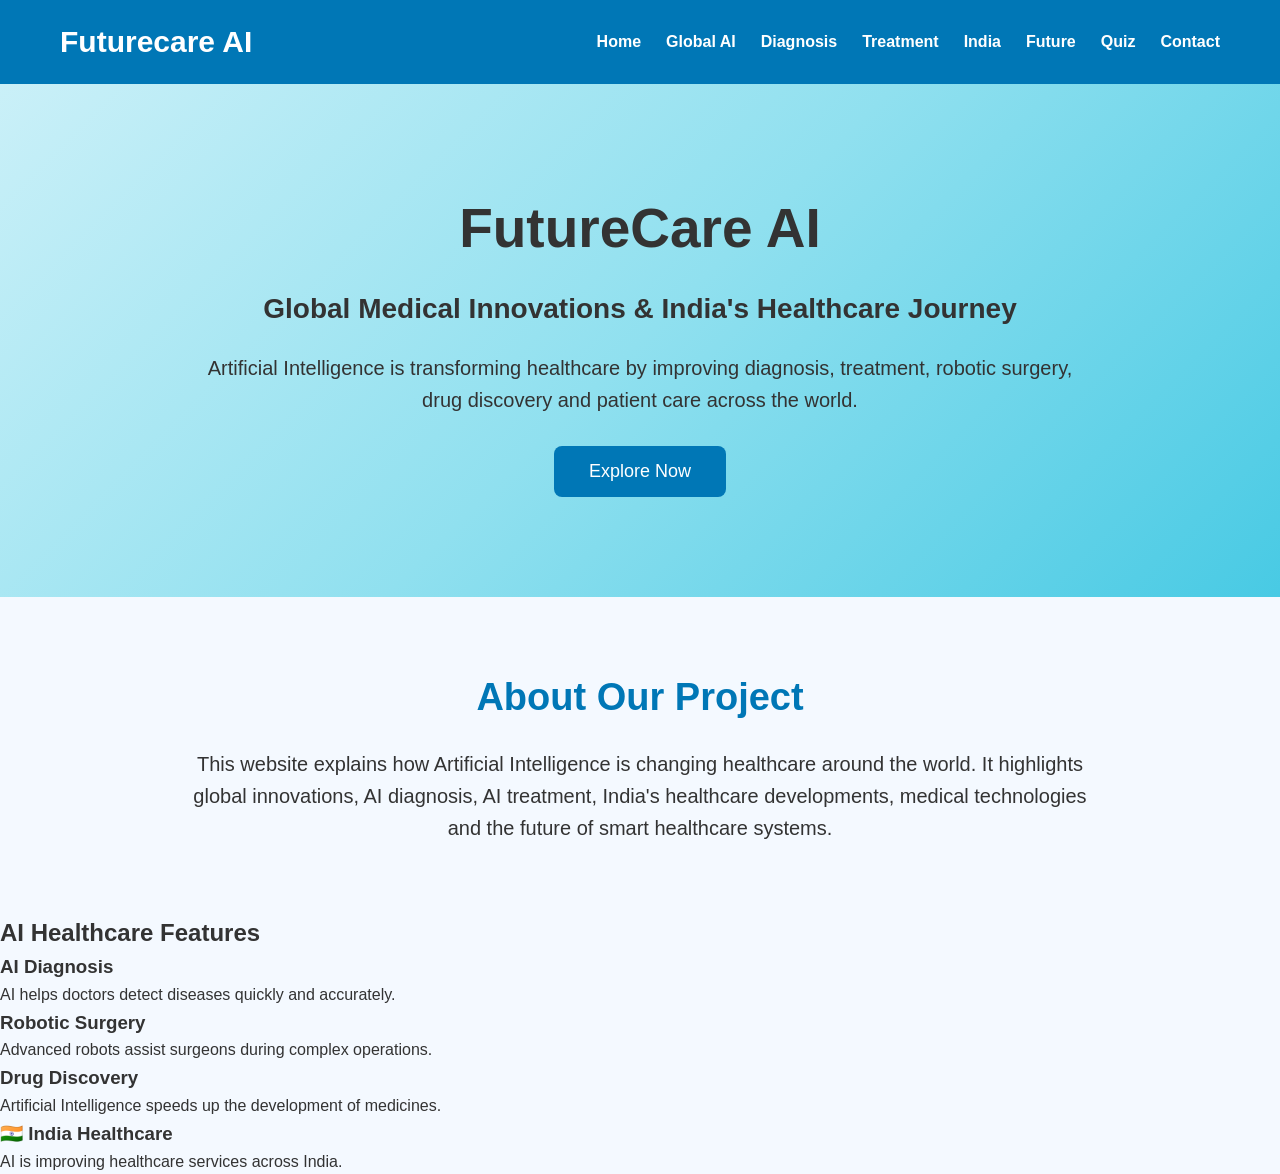
==== index.html @ 98568e58 "Update index.html" ====
<!DOCTYPE html>
<html lang="en">
  <head>
    <meta charset="UTF-8">
    <meta name="viewport" content="width=device-width, initial-scale=1.0">
    <title>FutureCare AI | Home</title>

    <link rel="stylesheet" href="css/style.css">
    <script defer src="js/scipt.js"></script>
  </head>
<body>
  <header>
    <nav class="navbar">
      <h1 class="logo">Futurecare AI</h1>
      <ul class="nav-links">
        <li><a href="index.html">Home</a></li>

        <li><a href="global.html">Global AI</a></li>
        <li><a href="diagnosis.html">Diagnosis</a></li>
        <li><A href="Treatment.html">Treatment</a></li>

        <li><a href="india.html">India</a></li>
        <li><a href="future.html">Future</a></li>
        <li><a href="quiz.html">Quiz</a></li>
        <li><a href="contact.html">Contact</a></li>

      </ul>

    </nav>
  
  </header>
  <section class="hero">

    <h2>FutureCare AI</h2>

    <h3>Global Medical Innovations & India's Healthcare Journey </h3>

    <p>
      Artificial Intelligence is transforming healthcare by improving diagnosis, treatment, robotic surgery, drug discovery and patient care across the world.
    </p>
      <a href="global.html">
        <button onclick="welcomeMessage()">Explore Now</button>
      </a>
  </section>
  <section class="about">
    <h2>About Our Project</h2>
    <p>
      This website explains how Artificial Intelligence is changing healthcare around the world.
      It highlights global innovations, AI diagnosis, AI treatment, India's healthcare developments, medical technologies and the future of smart healthcare systems.
    </p>
  </section>
  <section class="features">
    <h2>AI Healthcare Features</h2>
    <div class=features-container">
      <div class="card">
           <h3>AI Diagnosis</h3>
            <p>AI helps doctors detect diseases quickly and accurately.</p>
        </div>
 <div class="card">
            <h3>Robotic Surgery</h3>
            <p>Advanced robots assist surgeons during complex operations.</p>
        </div>
 <div class="card">
            <h3>Drug Discovery</h3>
            <p>Artificial Intelligence speeds up the development of medicines.</p>
        </div>
 <div class="card">
            <h3>🇮🇳 India Healthcare</h3>
            <p>AI is improving healthcare services across India.</p>
        </div>

    </div>

</section>
</body>
</html>
---- css/style.css ----
*{
    margin:0;
    padding:0;
    box-sizing:border-box;
    font-family:Arial, Helvetica, sans-serif;
}
body{
    background:#f4f9ff;
    color:#333;
    line-height:1.6;
}
.navbar{
    background:#0077b6;
    color:white;
    display:flex;
    justify-content:space-between;
    align-items:center;
    padding:18px 60px;
}
.logo{
    font-size:30px;
    font-weight:bold;
}

.nav-links{
    list-style:none;
    display:flex;
    gap:25px;
}
.nav-links a{
    color:white;
    text-decoration:none;
    font-weight:bold;
}
.nav-links a:hover{
    color:#ffd60a;
}
.hero{
    text-align:center;
    padding:100px 30px;
    background:linear-gradient(135deg,#caf0f8,#90e0ef,#48cae4);
}

.hero h2{
    font-size:55px;
    margin-bottom:15px;
}
.hero h3{
    font-size:28px;
    margin-bottom:20px;
}
.hero p{
    max-width:900px;
    margin:auto;
    font-size:20px;
}
.hero button{
    margin-top:30px;
    padding:15px 35px;
    background:#0077b6;
    color:white;
    border:none;
    border-radius:8px;
    font-size:18px;
    cursor:pointer;
}
.hero button:hover{
    background:#023e8a;
}

.about{
    padding:70px;
    text-align:center;
}
.about h2{
    color:#0077b6;
    margin-bottom:20px;
    font-size:38px;
}
.about p{
    max-width:900px;
    margin:auto;
    font-size:20px;
}
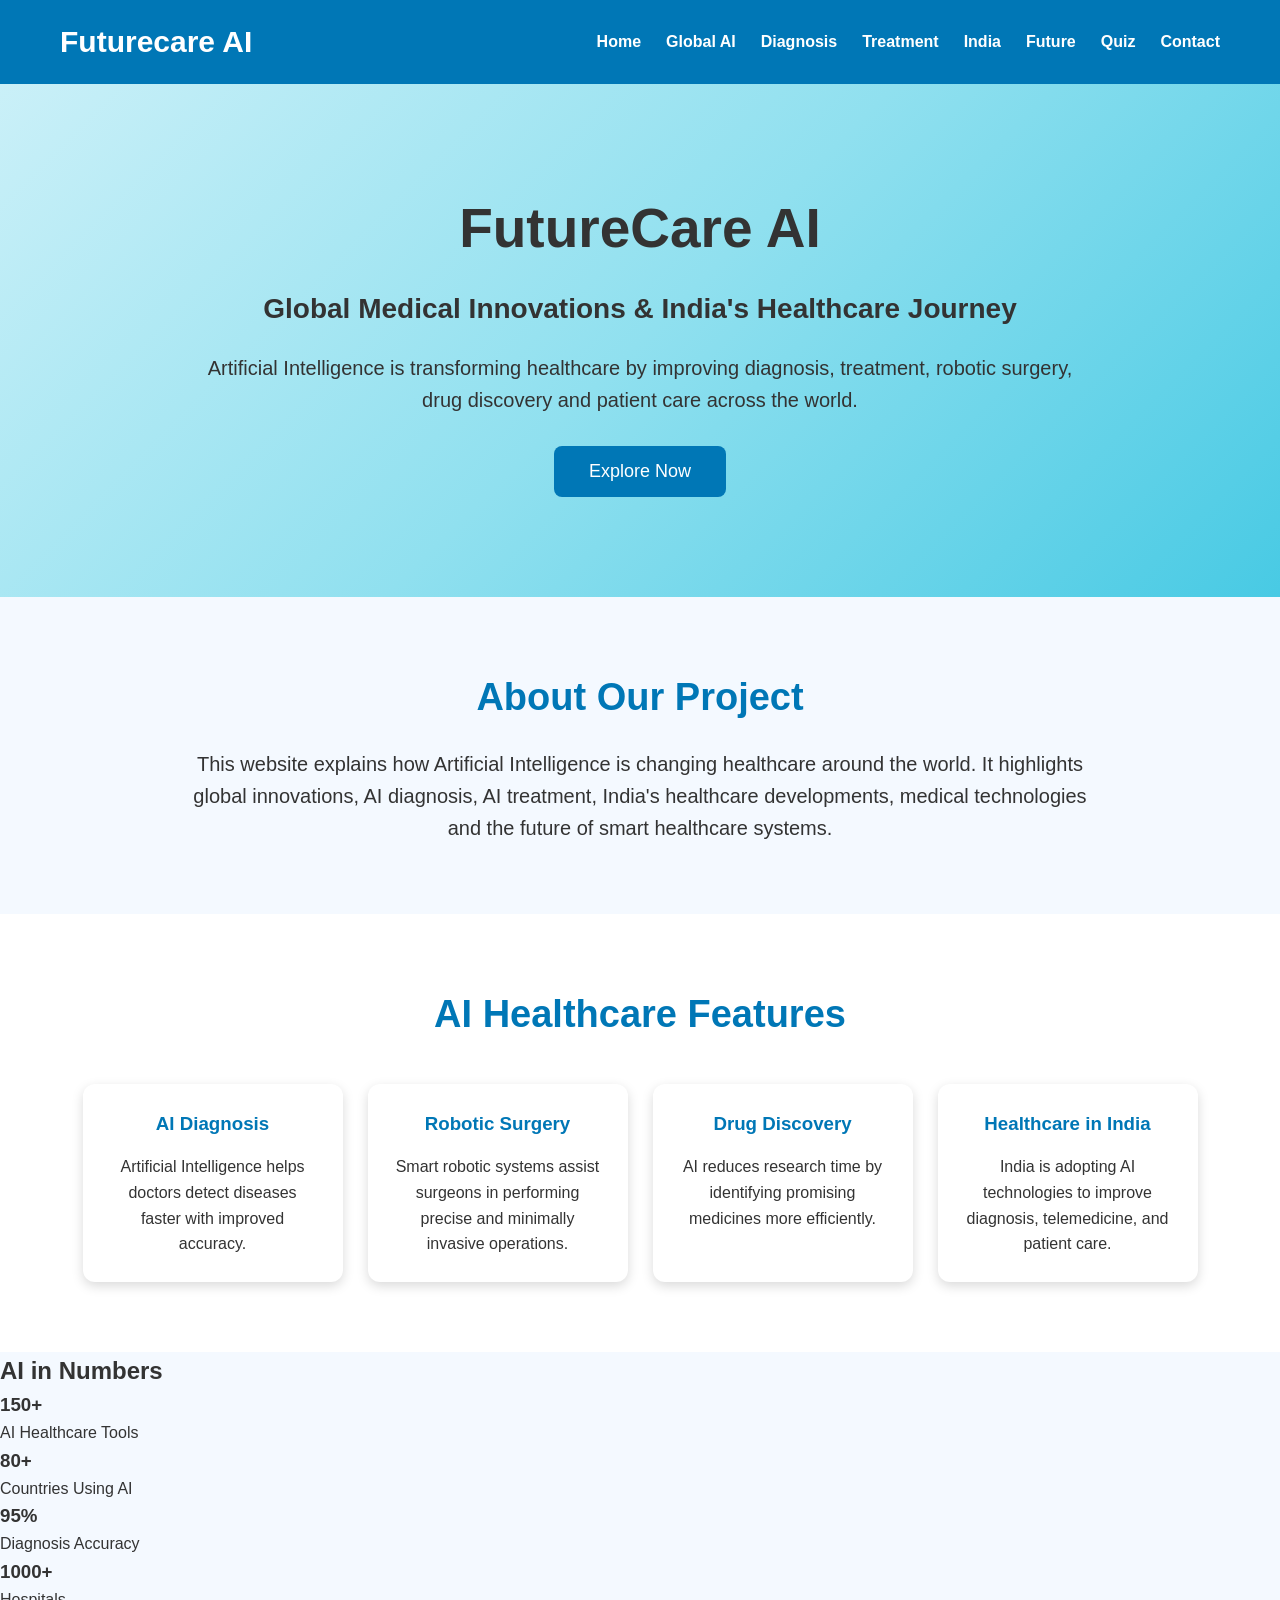
==== commit 27581233: "Update index.html" ====
--- a/index.html
+++ b/index.html
@@ -50,27 +50,57 @@
     </p>
   </section>
   <section class="features">
+
     <h2>AI Healthcare Features</h2>
-    <div class=features-container">
-      <div class="card">
-           <h3>AI Diagnosis</h3>
-            <p>AI helps doctors detect diseases quickly and accurately.</p>
+
+    <div class="feature-container">
+
+        <div class="card">
+            <h3>AI Diagnosis</h3>
+            <p>Artificial Intelligence helps doctors detect diseases faster with improved accuracy.</p>
         </div>
- <div class="card">
+
+        <div class="card">
             <h3>Robotic Surgery</h3>
-            <p>Advanced robots assist surgeons during complex operations.</p>
+            <p>Smart robotic systems assist surgeons in performing precise and minimally invasive operations.</p>
         </div>
- <div class="card">
+
+        <div class="card">
             <h3>Drug Discovery</h3>
-            <p>Artificial Intelligence speeds up the development of medicines.</p>
+            <p>AI reduces research time by identifying promising medicines more efficiently.</p>
         </div>
- <div class="card">
-            <h3>🇮🇳 India Healthcare</h3>
-            <p>AI is improving healthcare services across India.</p>
+
+        <div class="card">
+            <h3>Healthcare in India</h3>
+            <p>India is adopting AI technologies to improve diagnosis, telemedicine, and patient care.</p>
         </div>
 
     </div>
 
 </section>
+  <section class="statistics">
+<h2>AI in Numbers</h2>
+<div class="stats-container">
+
+<div class="stat-box">
+<h3>150+</h3>
+<p>AI Healthcare Tools</p>
+</div>
+<div class="stat-box">
+<h3>80+</h3>
+<p>Countries Using AI</p>
+</div>
+<div class="stat-box">
+<h3>95%</h3>
+<p>Diagnosis Accuracy</p>
+</div>
+<div class="stat-box">
+<h3>1000+</h3>
+<p>Hospitals</p>
+</div>
+
+</div>
+
+</section>
 </body>
 </html>
--- a/css/style.css
+++ b/css/style.css
@@ -82,3 +82,43 @@
     margin:auto;
     font-size:20px;
 }
+.features{
+    padding:70px 40px;
+    background:#ffffff;
+    text-align:center;
+}
+
+.features h2{
+    font-size:38px;
+    color:#0077b6;
+    margin-bottom:40px;
+}
+
+.feature-container{
+    display:flex;
+    justify-content:center;
+    gap:25px;
+    flex-wrap:wrap;
+}
+
+.card{
+    width:260px;
+    background:white;
+    padding:25px;
+    border-radius:12px;
+    box-shadow:0 4px 12px rgba(0,0,0,0.15);
+    transition:0.3s;
+}
+
+.card:hover{
+    transform:translateY(-8px);
+}
+
+.card h3{
+    color:#0077b6;
+    margin-bottom:15px;
+}
+
+.card p{
+    font-size:16px;
+}
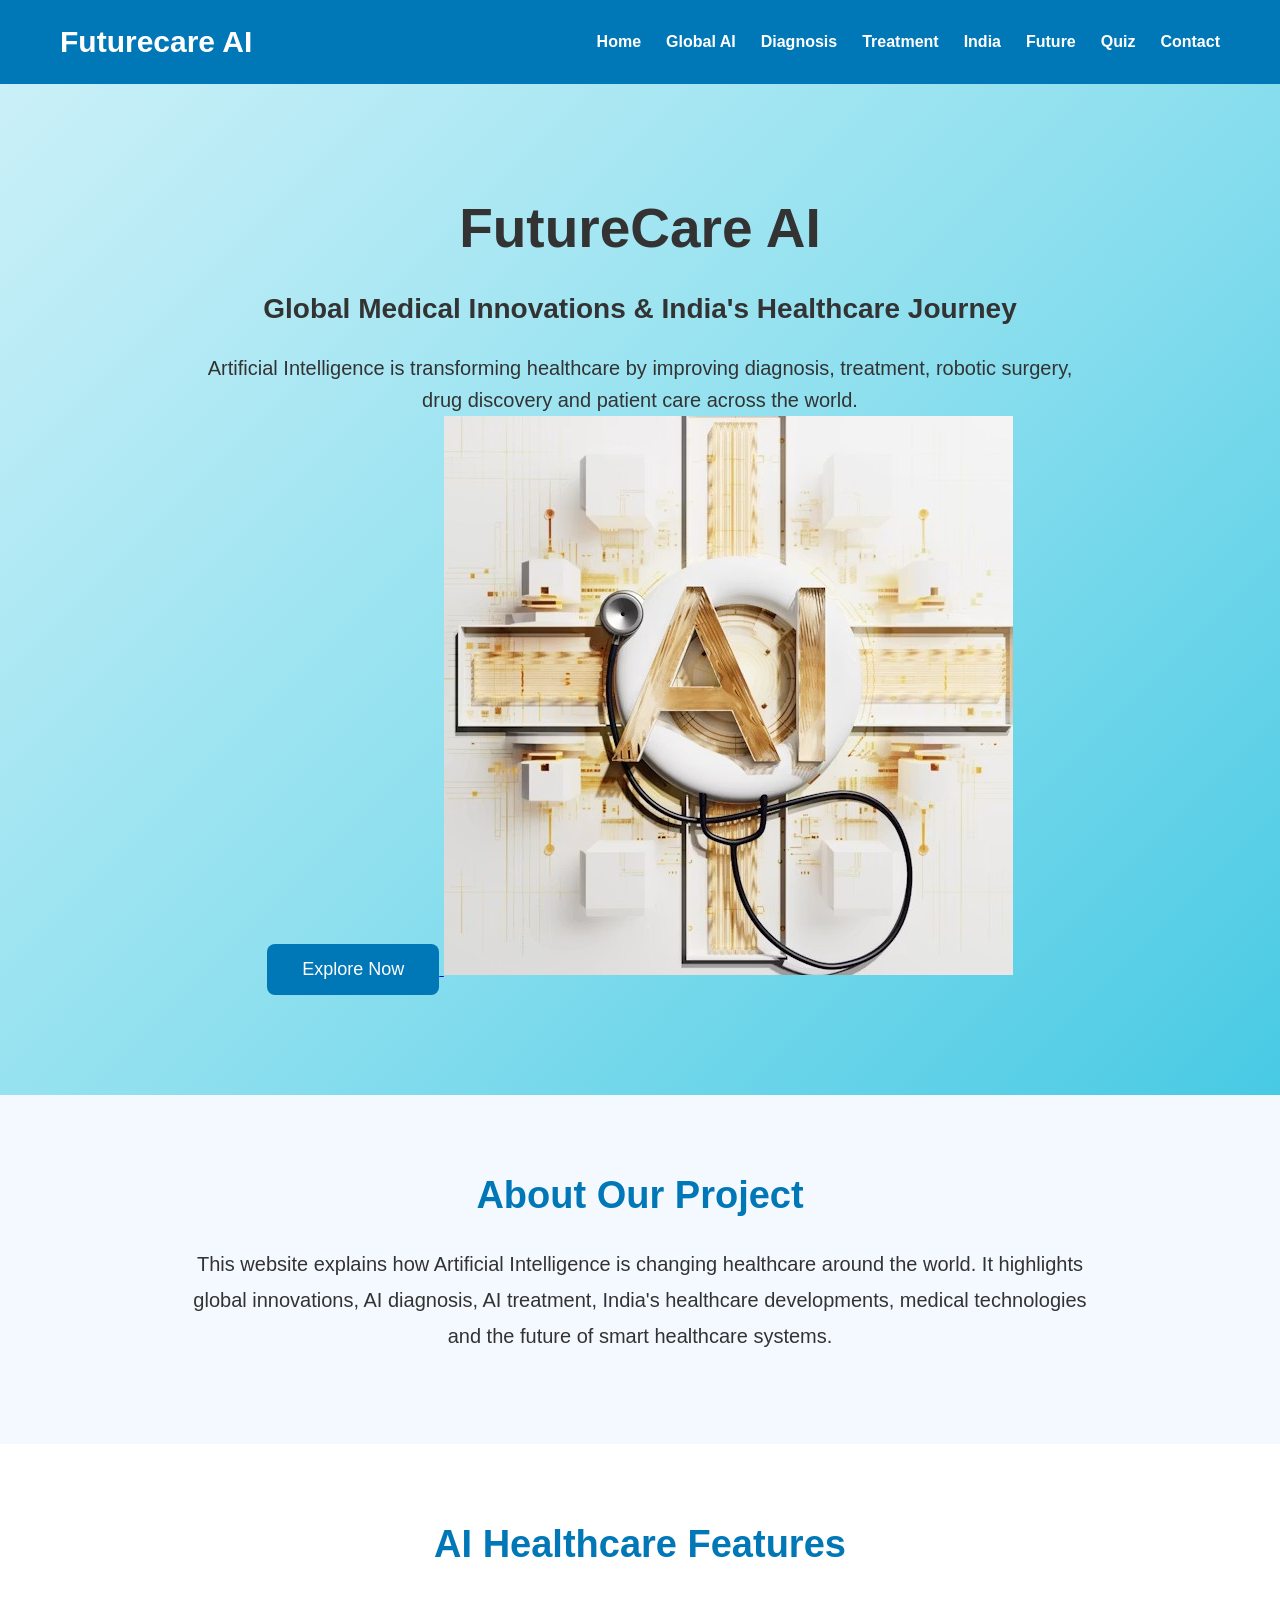
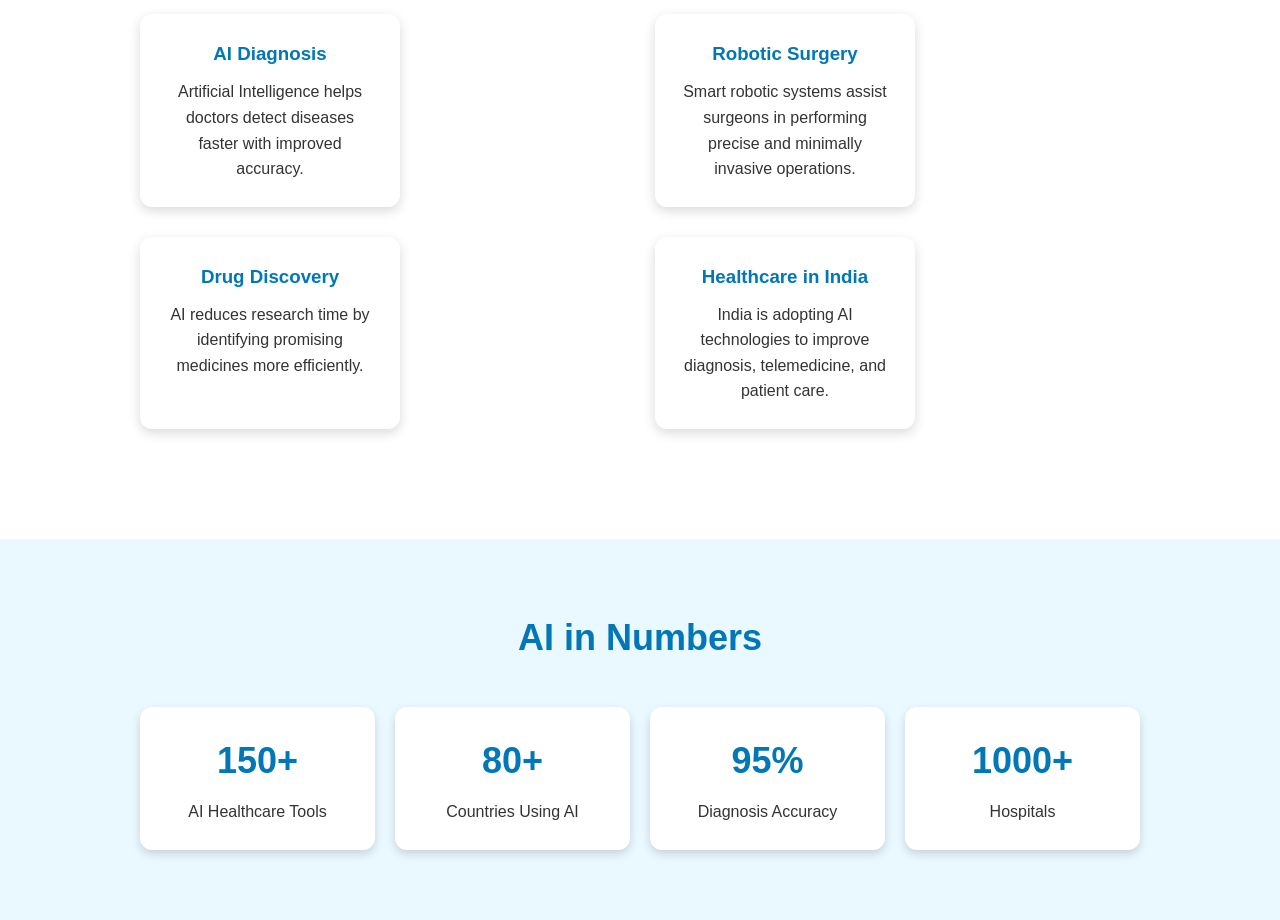
==== commit 11dd3924: "Update index.html" ====
--- a/index.html
+++ b/index.html
@@ -41,6 +41,7 @@
       <a href="global.html">
         <button onclick="welcomeMessage()">Explore Now</button>
       </a>
+    <img src="images/hero.jpg" alt="AI Healthcare" class="hero-image">
   </section>
   <section class="about">
     <h2>About Our Project</h2>
--- a/css/style.css
+++ b/css/style.css
@@ -122,3 +122,70 @@
 .card p{
     font-size:16px;
 }
+.statistics{
+    background:#eaf8ff;
+    padding:70px 20px;
+    text-align:center;
+}
+.statistics h2{
+    color:#0077b6;
+    font-size:36px;
+    margin-bottom:40px;
+}
+.stats-container{
+    display:grid;
+    grid-template-columns:repeat(4,1fr);
+    gap:20px;
+    max-width:1000px;
+    margin:0 auto;
+}
+.stat-box{
+    background:white;
+    padding:25px;
+    border-radius:12px;
+    box-shadow:0 4px 10px rgba(0,0,0,0.15);
+    text-align:center;
+}
+.stat-box h3{
+    font-size:36px;
+    color:#0077b6;
+    margin-bottom:10px;
+}
+.stat-box p{
+    font-size:16px;
+}
+.about p{
+    max-width: 900px;
+    margin: 20px auto;
+    line-height: 1.8;
+    font-size: 20px;
+    text-align: center;
+}
+.feature-container{
+    display: grid;
+    grid-template-columns: repeat(2,1fr);
+    gap: 30px;
+    max-width: 1000px;
+    margin: 40px auto;
+}
+
+.card{
+    background: white;
+    padding: 25px;
+    border-radius: 12px;
+    box-shadow: 0 4px 12px rgba(0,0,0,0.15);
+    text-align: center;
+}
+.card h3{
+    color:#0077b6;
+    margin-bottom:10px;
+}
+.card p{
+    line-height:1.6;
+}
+@media (max-width:768px){
+    .feature-container,
+    .stats-container{
+        grid-template-columns:1fr;
+    }
+}
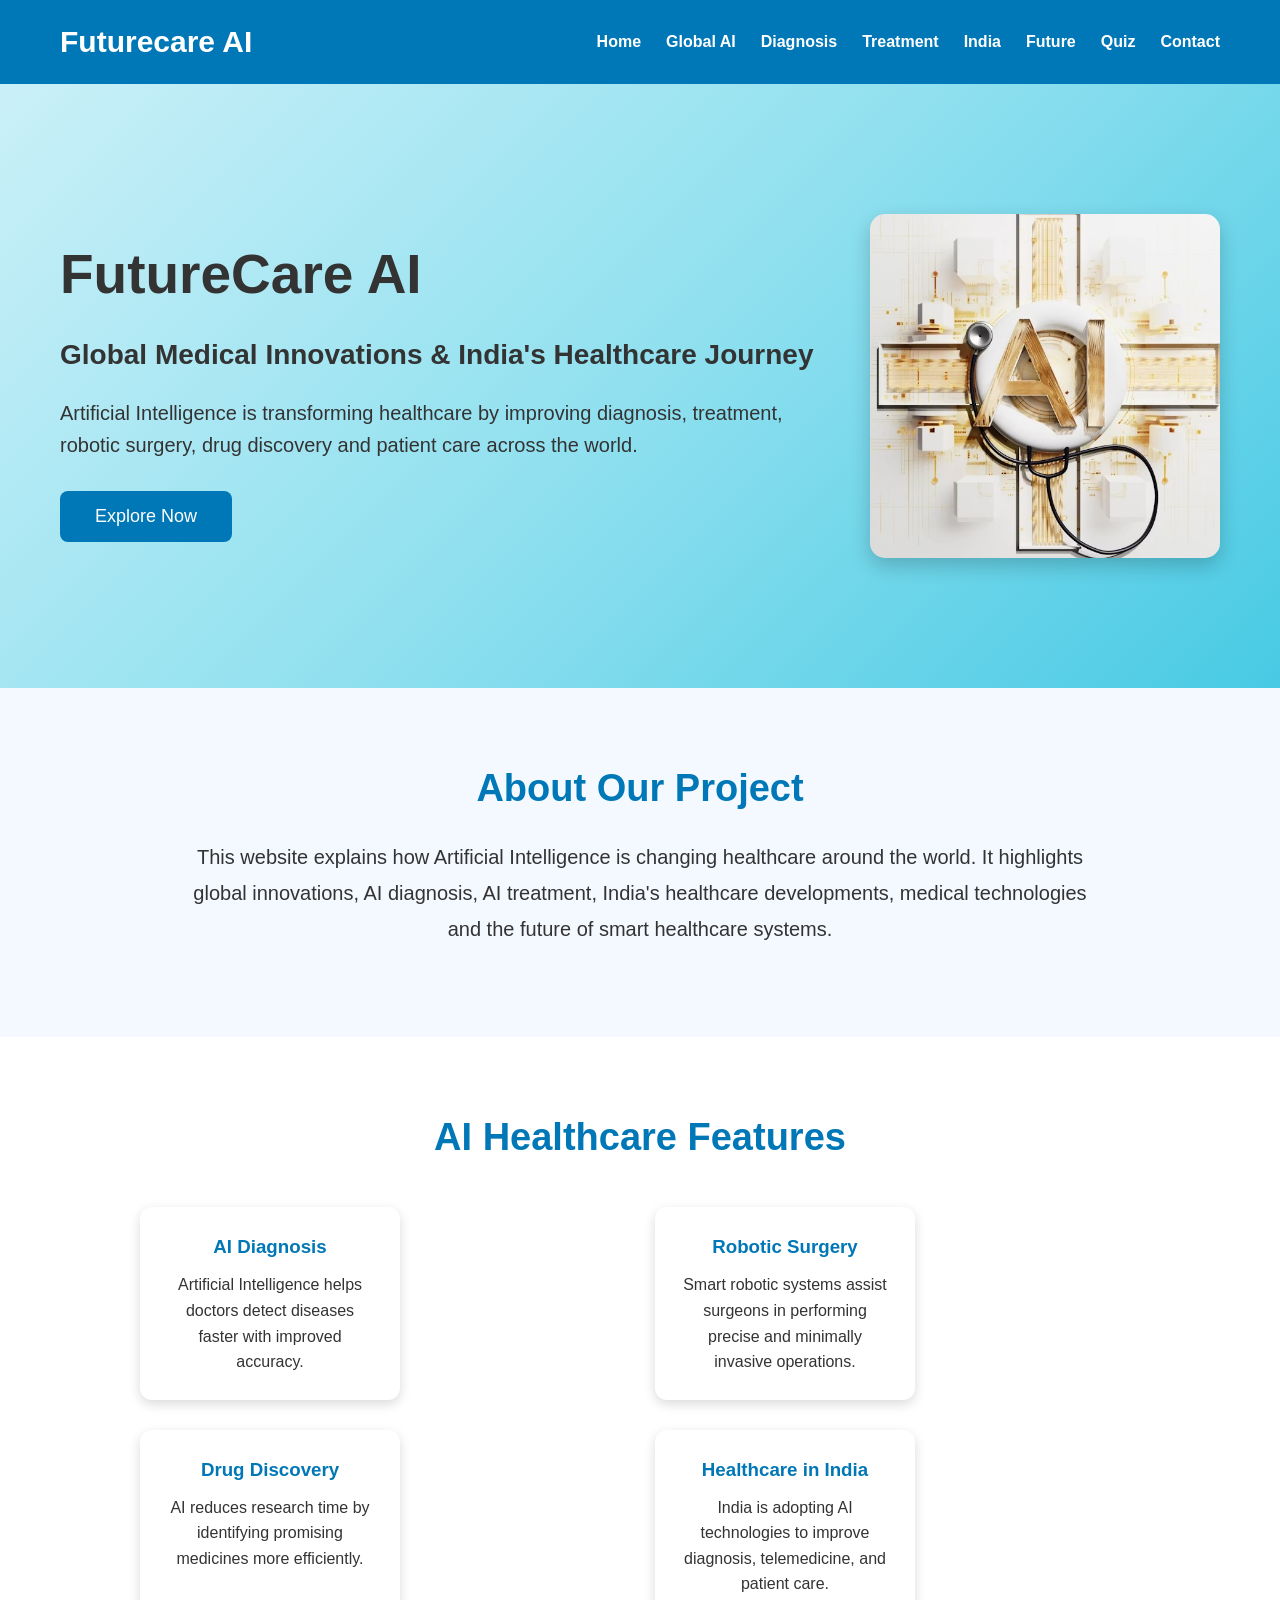
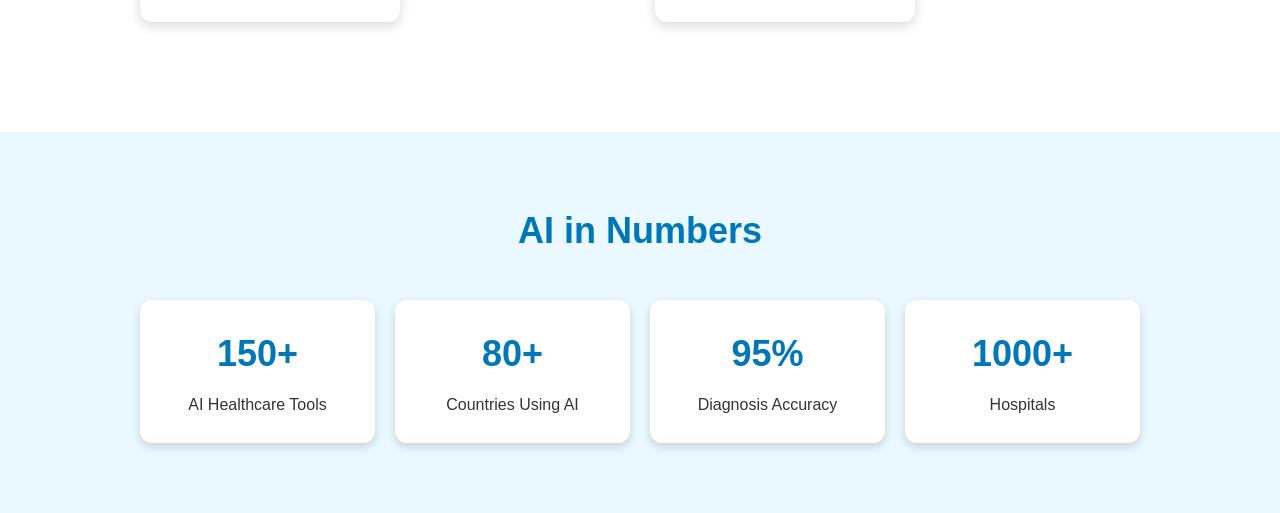
==== commit 7d41ee58: "Update index.html" ====
--- a/index.html
+++ b/index.html
@@ -29,20 +29,28 @@
     </nav>
   
   </header>
-  <section class="hero">
+ <section class="hero">
 
-    <h2>FutureCare AI</h2>
+<div class="hero-content">
 
-    <h3>Global Medical Innovations & India's Healthcare Journey </h3>
+<h2>FutureCare AI</h2>
 
-    <p>
-      Artificial Intelligence is transforming healthcare by improving diagnosis, treatment, robotic surgery, drug discovery and patient care across the world.
-    </p>
-      <a href="global.html">
-        <button onclick="welcomeMessage()">Explore Now</button>
-      </a>
-    <img src="images/hero.jpg" alt="AI Healthcare" class="hero-image">
-  </section>
+<h3>Global Medical Innovations & India's Healthcare Journey</h3>
+
+<p>
+Artificial Intelligence is transforming healthcare by improving diagnosis,
+treatment, robotic surgery, drug discovery and patient care across the world.
+</p>
+
+<a href="global.html">
+<button onclick="welcomeMessage()">Explore Now</button>
+</a>
+
+</div>
+
+<img src="images/hero.jpg" alt="AI Healthcare" class="hero-image">
+
+</section>
   <section class="about">
     <h2>About Our Project</h2>
     <p>
--- a/css/style.css
+++ b/css/style.css
@@ -36,8 +36,11 @@
     color:#ffd60a;
 }
 .hero{
-    text-align:center;
-    padding:100px 30px;
+    display:flex;
+    justify-content:space-between;
+    align-items:center;
+    gap:50px;
+    padding:100px 60px;
     background:linear-gradient(135deg,#caf0f8,#90e0ef,#48cae4);
 }
 
@@ -67,7 +70,17 @@
 .hero button:hover{
     background:#023e8a;
 }
-
+.hero-content{
+    flex:1;
+    text-align:left;
+}
+
+.hero-image{
+    width:450px;
+    max-width:100%;
+    border-radius:15px;
+    box-shadow:0 8px 20px rgba(0,0,0,0.2);
+}
 .about{
     padding:70px;
     text-align:center;
@@ -189,3 +202,11 @@
         grid-template-columns:1fr;
     }
 }
+.hero-image{
+    width: 350px;
+    max-width: 100%;
+    display: block;
+    margin: 30px auto;
+    border-radius: 15px;
+    box-shadow:0 8px 20pxrgba(0,0,0,0.2)
+}
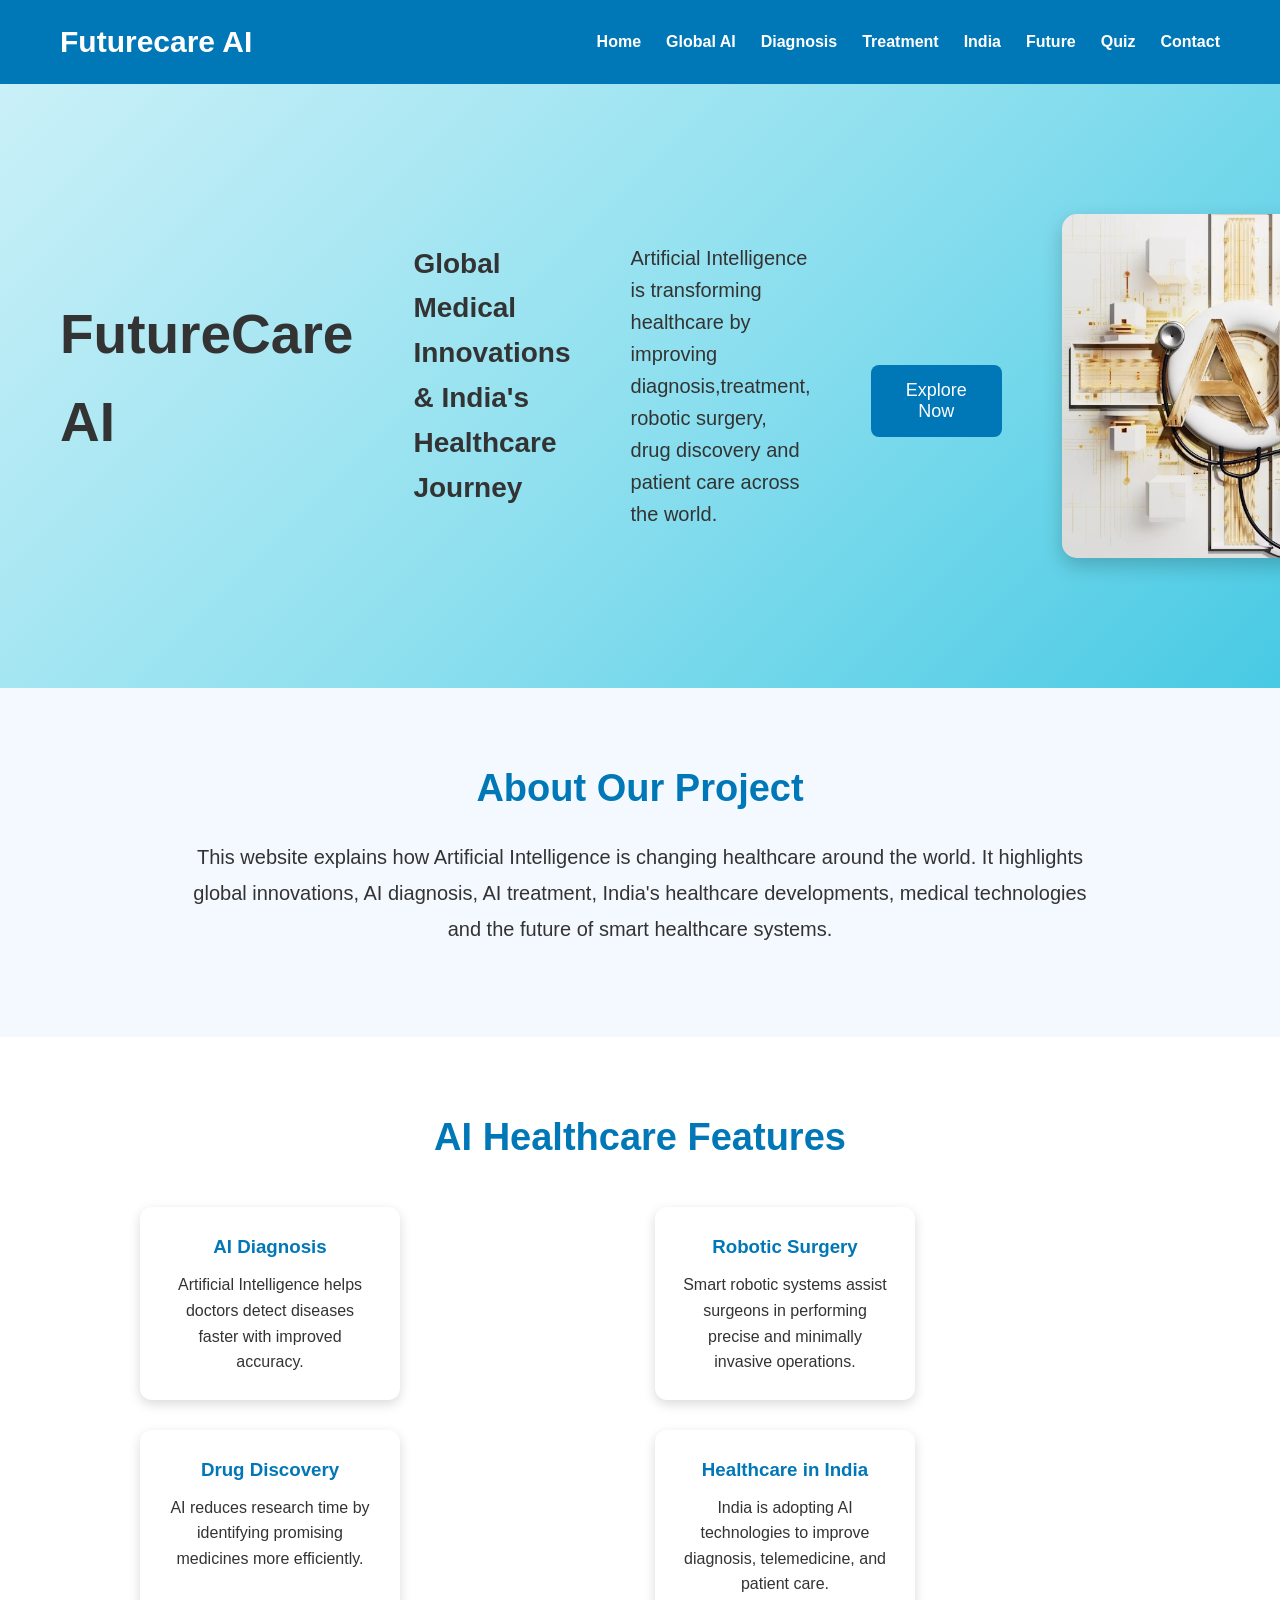
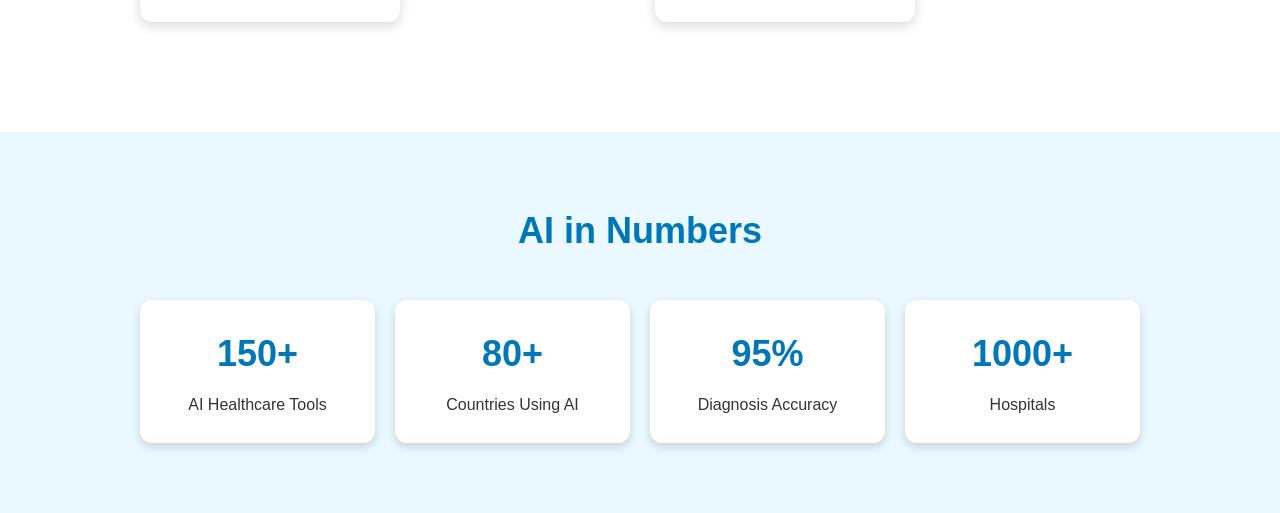
==== commit 5cbd707f: "Update index.html" ====
--- a/index.html
+++ b/index.html
@@ -31,23 +31,16 @@
   </header>
  <section class="hero">
 
-<div class="hero-content">
-
 <h2>FutureCare AI</h2>
 
 <h3>Global Medical Innovations & India's Healthcare Journey</h3>
 
 <p>
-Artificial Intelligence is transforming healthcare by improving diagnosis,
-treatment, robotic surgery, drug discovery and patient care across the world.
+Artificial Intelligence is transforming healthcare by improving diagnosis,treatment, robotic surgery, drug discovery and patient care across the world.
 </p>
-
 <a href="global.html">
 <button onclick="welcomeMessage()">Explore Now</button>
 </a>
-
-</div>
-
 <img src="images/hero.jpg" alt="AI Healthcare" class="hero-image">
 
 </section>
--- a/css/style.css
+++ b/css/style.css
@@ -35,13 +35,17 @@
 .nav-links a:hover{
     color:#ffd60a;
 }
-.hero{
-    display:flex;
-    justify-content:space-between;
-    align-items:center;
-    gap:50px;
-    padding:100px 60px;
-    background:linear-gradient(135deg,#caf0f8,#90e0ef,#48cae4);
+.hero-content{
+    flex:1;
+    text-align:left;
+}
+
+.hero-image{
+    flex:1;
+    max-width:450px;
+    width:100%;
+    border-radius:15px;
+    box-shadow:0 8px 20px rgba(0,0,0,0.2);
 }
 
 .hero h2{
@@ -70,16 +74,13 @@
 .hero button:hover{
     background:#023e8a;
 }
-.hero-content{
-    flex:1;
-    text-align:left;
-}
-
-.hero-image{
-    width:450px;
-    max-width:100%;
-    border-radius:15px;
-    box-shadow:0 8px 20px rgba(0,0,0,0.2);
+.hero{
+    display: flex;
+    justify-content: space-between;
+    align-items: center;
+    gap: 60px;
+    padding: 100px 60px;
+    background: linear-gradient(135deg,#caf0f8,#90e0ef,#48cae4);
 }
 .about{
     padding:70px;
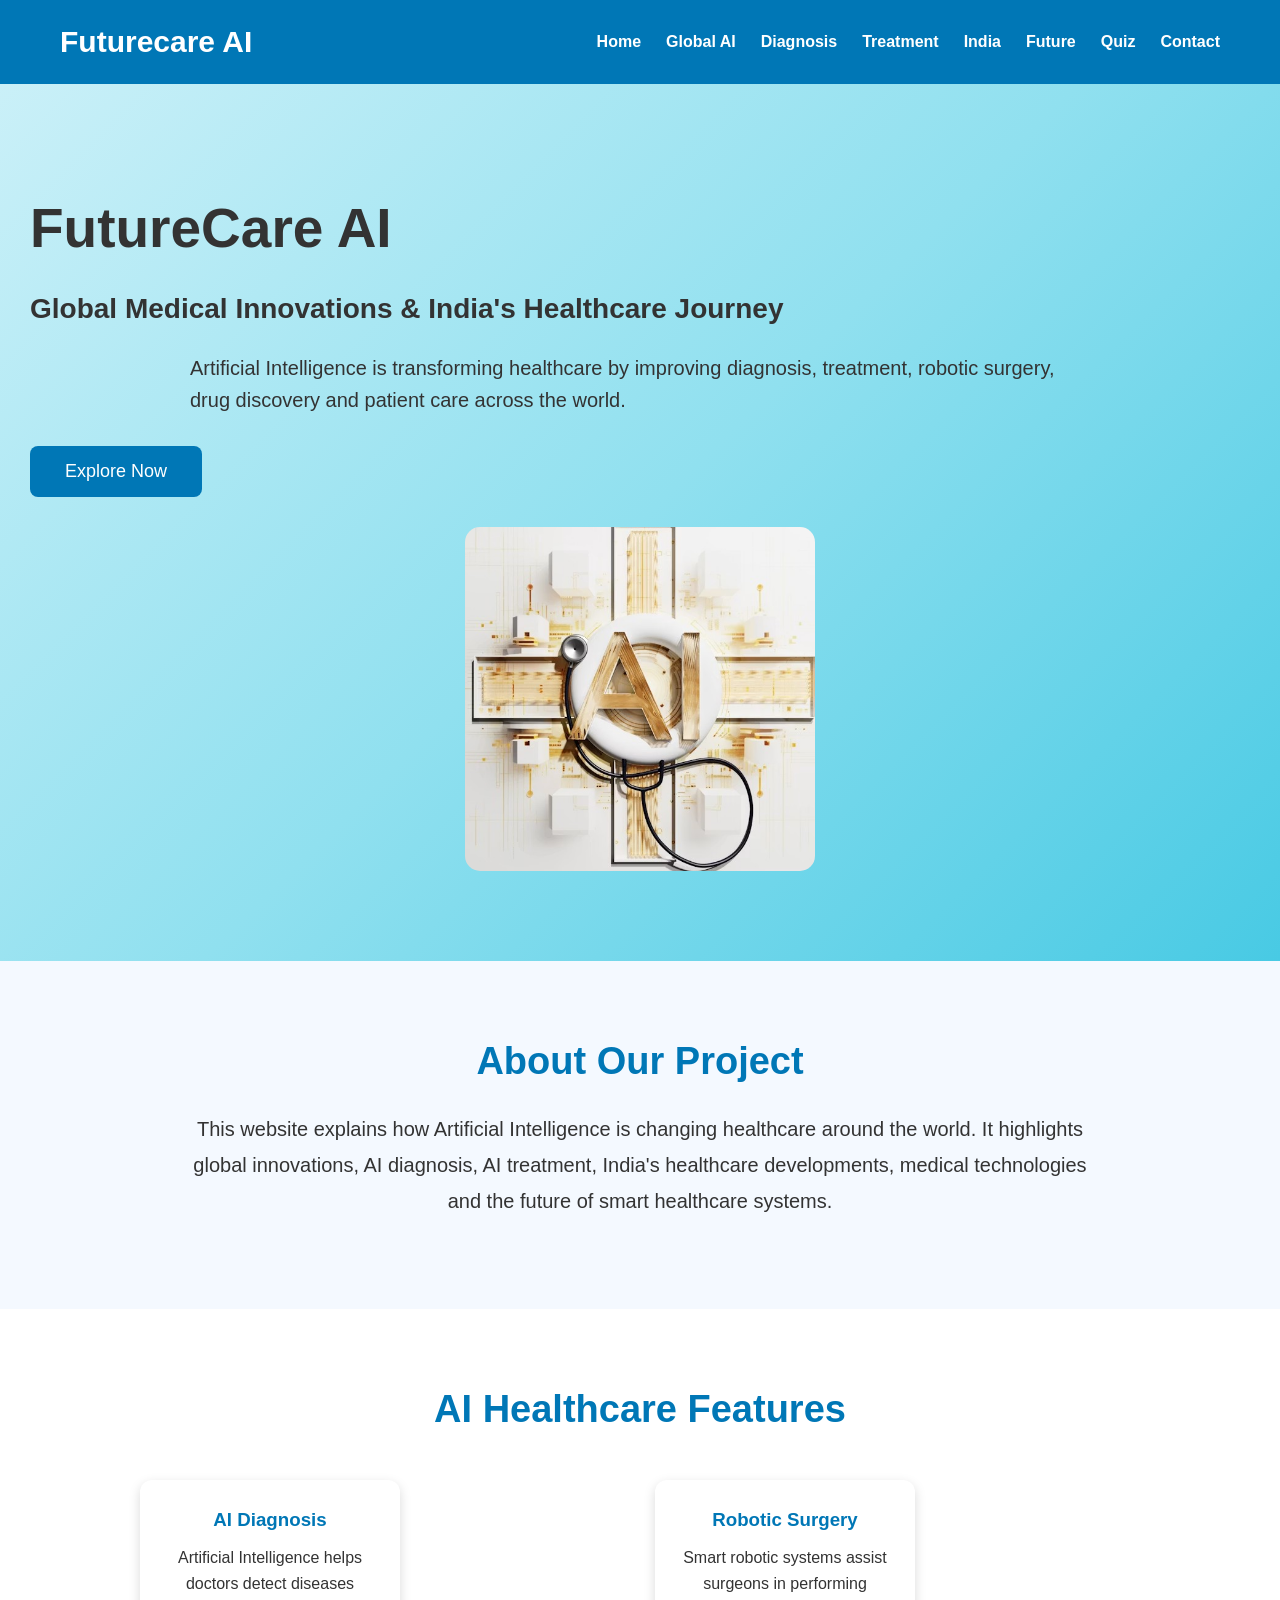
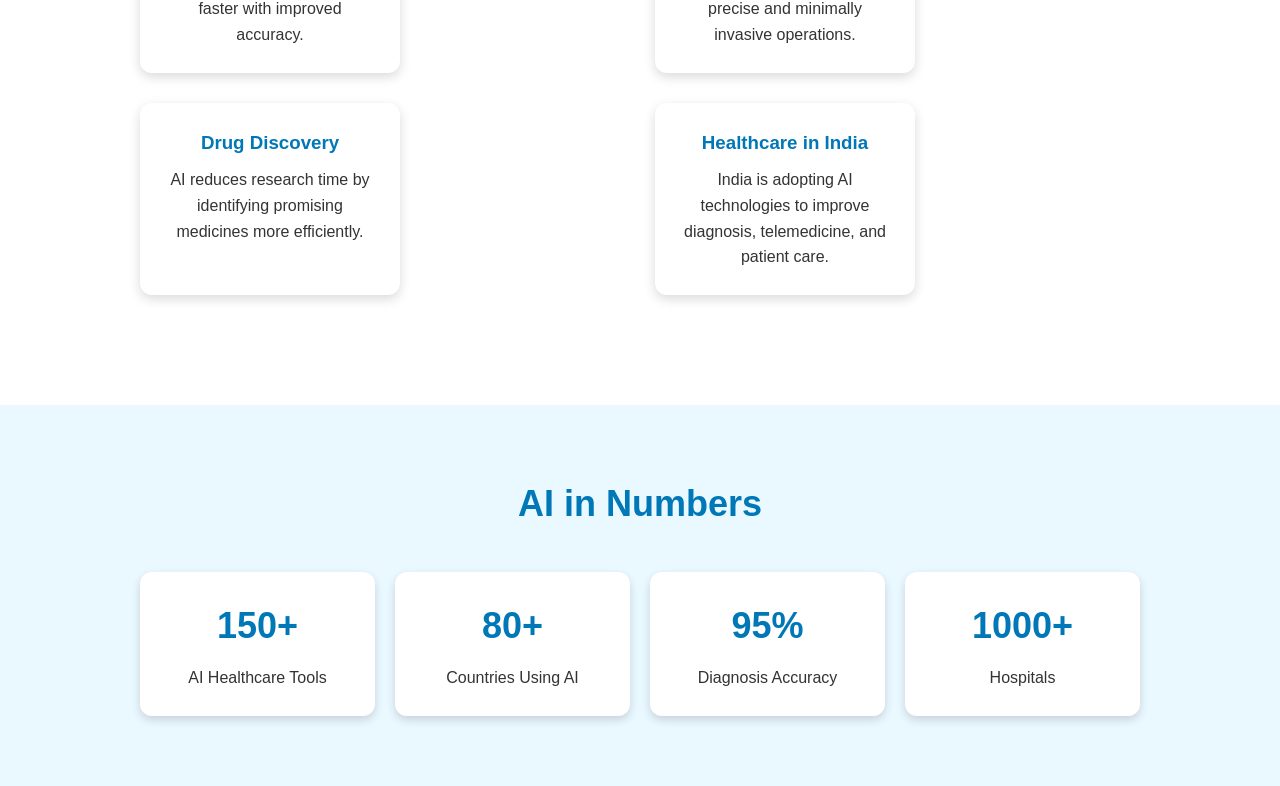
==== commit 07a3ecc6: "Update index.html" ====
--- a/index.html
+++ b/index.html
@@ -31,17 +31,24 @@
   </header>
  <section class="hero">
 
-<h2>FutureCare AI</h2>
+    <div class="hero-content">
 
-<h3>Global Medical Innovations & India's Healthcare Journey</h3>
+        <h2>FutureCare AI</h2>
 
-<p>
-Artificial Intelligence is transforming healthcare by improving diagnosis,treatment, robotic surgery, drug discovery and patient care across the world.
-</p>
-<a href="global.html">
-<button onclick="welcomeMessage()">Explore Now</button>
-</a>
-<img src="images/hero.jpg" alt="AI Healthcare" class="hero-image">
+        <h3>Global Medical Innovations & India's Healthcare Journey</h3>
+
+        <p>
+            Artificial Intelligence is transforming healthcare by improving diagnosis,
+            treatment, robotic surgery, drug discovery and patient care across the world.
+        </p>
+
+        <a href="global.html">
+            <button onclick="welcomeMessage()">Explore Now</button>
+        </a>
+
+    </div>
+
+    <img src="images/hero.jpg" alt="AI Healthcare" class="hero-image">
 
 </section>
   <section class="about">
--- a/css/style.css
+++ b/css/style.css
@@ -35,17 +35,10 @@
 .nav-links a:hover{
     color:#ffd60a;
 }
-.hero-content{
-    flex:1;
-    text-align:left;
-}
-
-.hero-image{
-    flex:1;
-    max-width:450px;
-    width:100%;
-    border-radius:15px;
-    box-shadow:0 8px 20px rgba(0,0,0,0.2);
+.hero{
+    text-allign:center;
+    padding:100px 30px 60px;
+    background:linear-gradient(135deg,#caf0f8,#90e0ef,#48cae4);
 }
 
 .hero h2{
@@ -74,14 +67,7 @@
 .hero button:hover{
     background:#023e8a;
 }
-.hero{
-    display: flex;
-    justify-content: space-between;
-    align-items: center;
-    gap: 60px;
-    padding: 100px 60px;
-    background: linear-gradient(135deg,#caf0f8,#90e0ef,#48cae4);
-}
+
 .about{
     padding:70px;
     text-align:center;
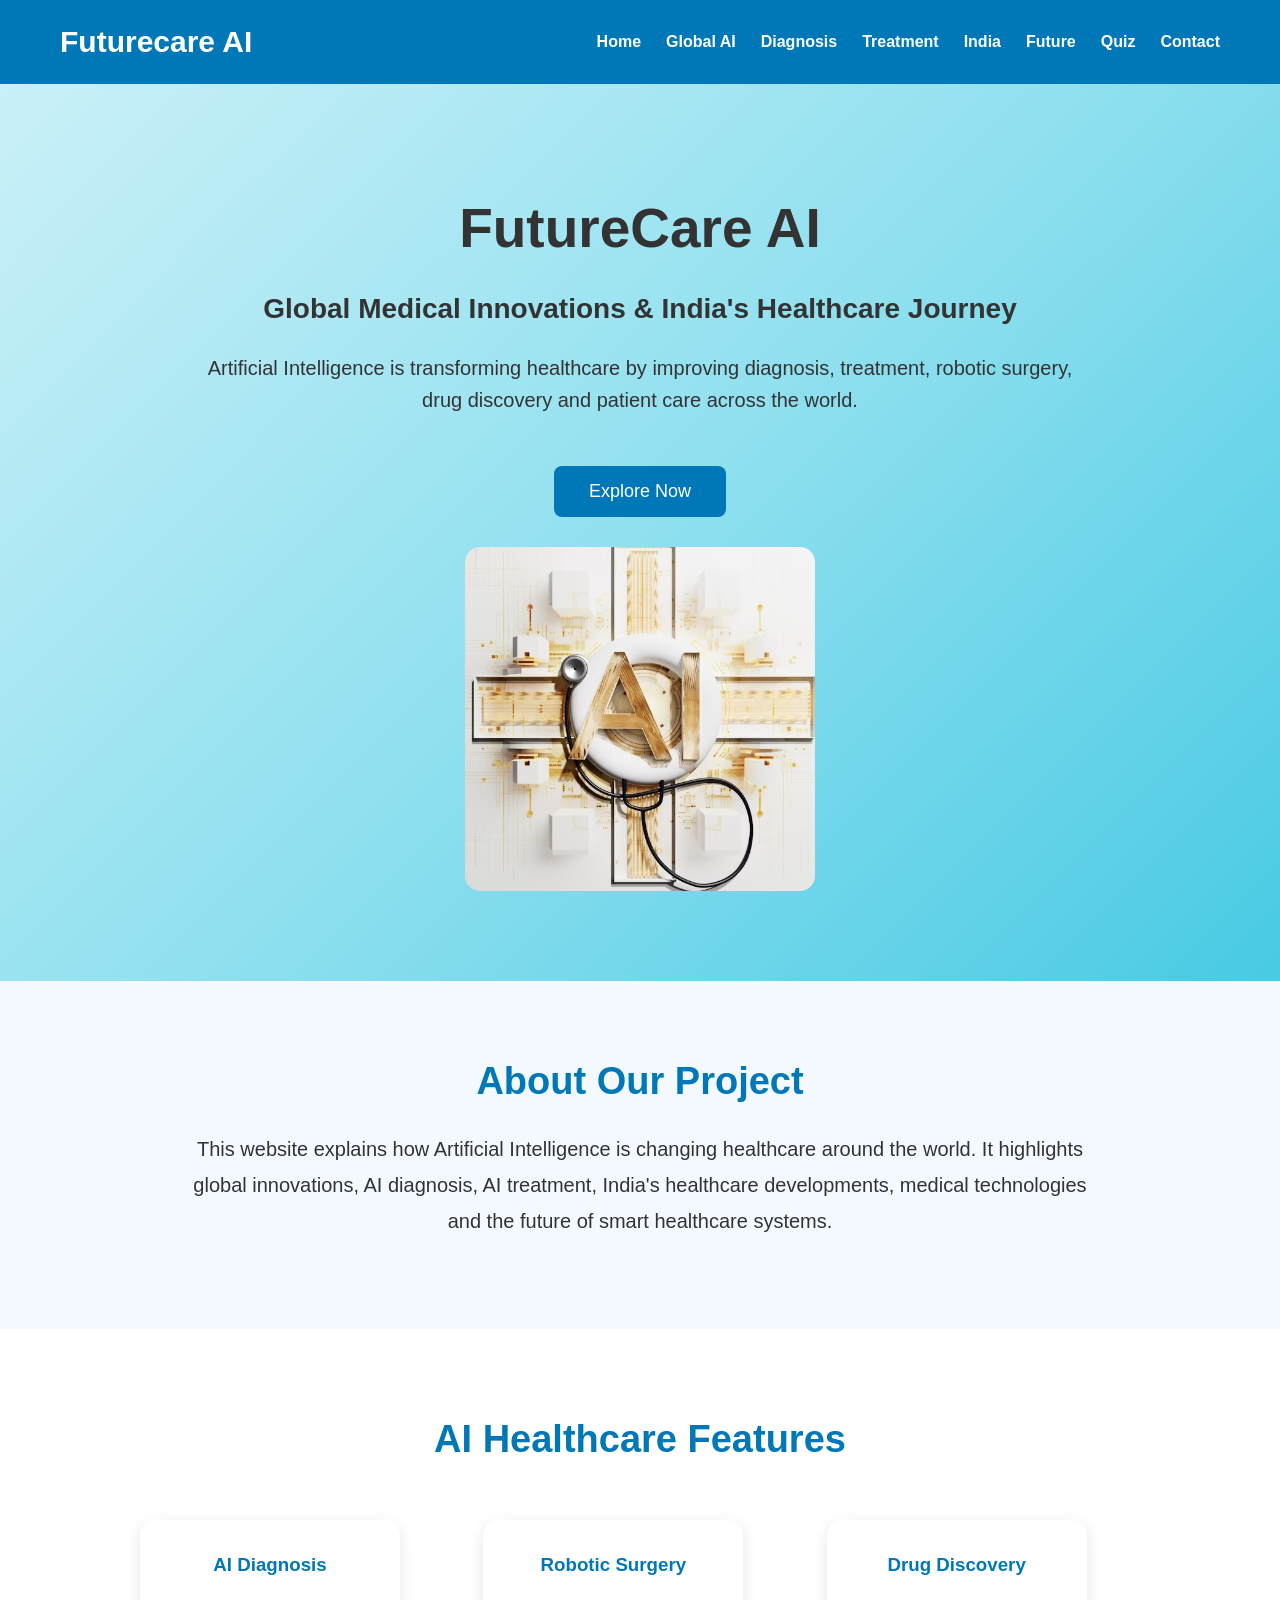
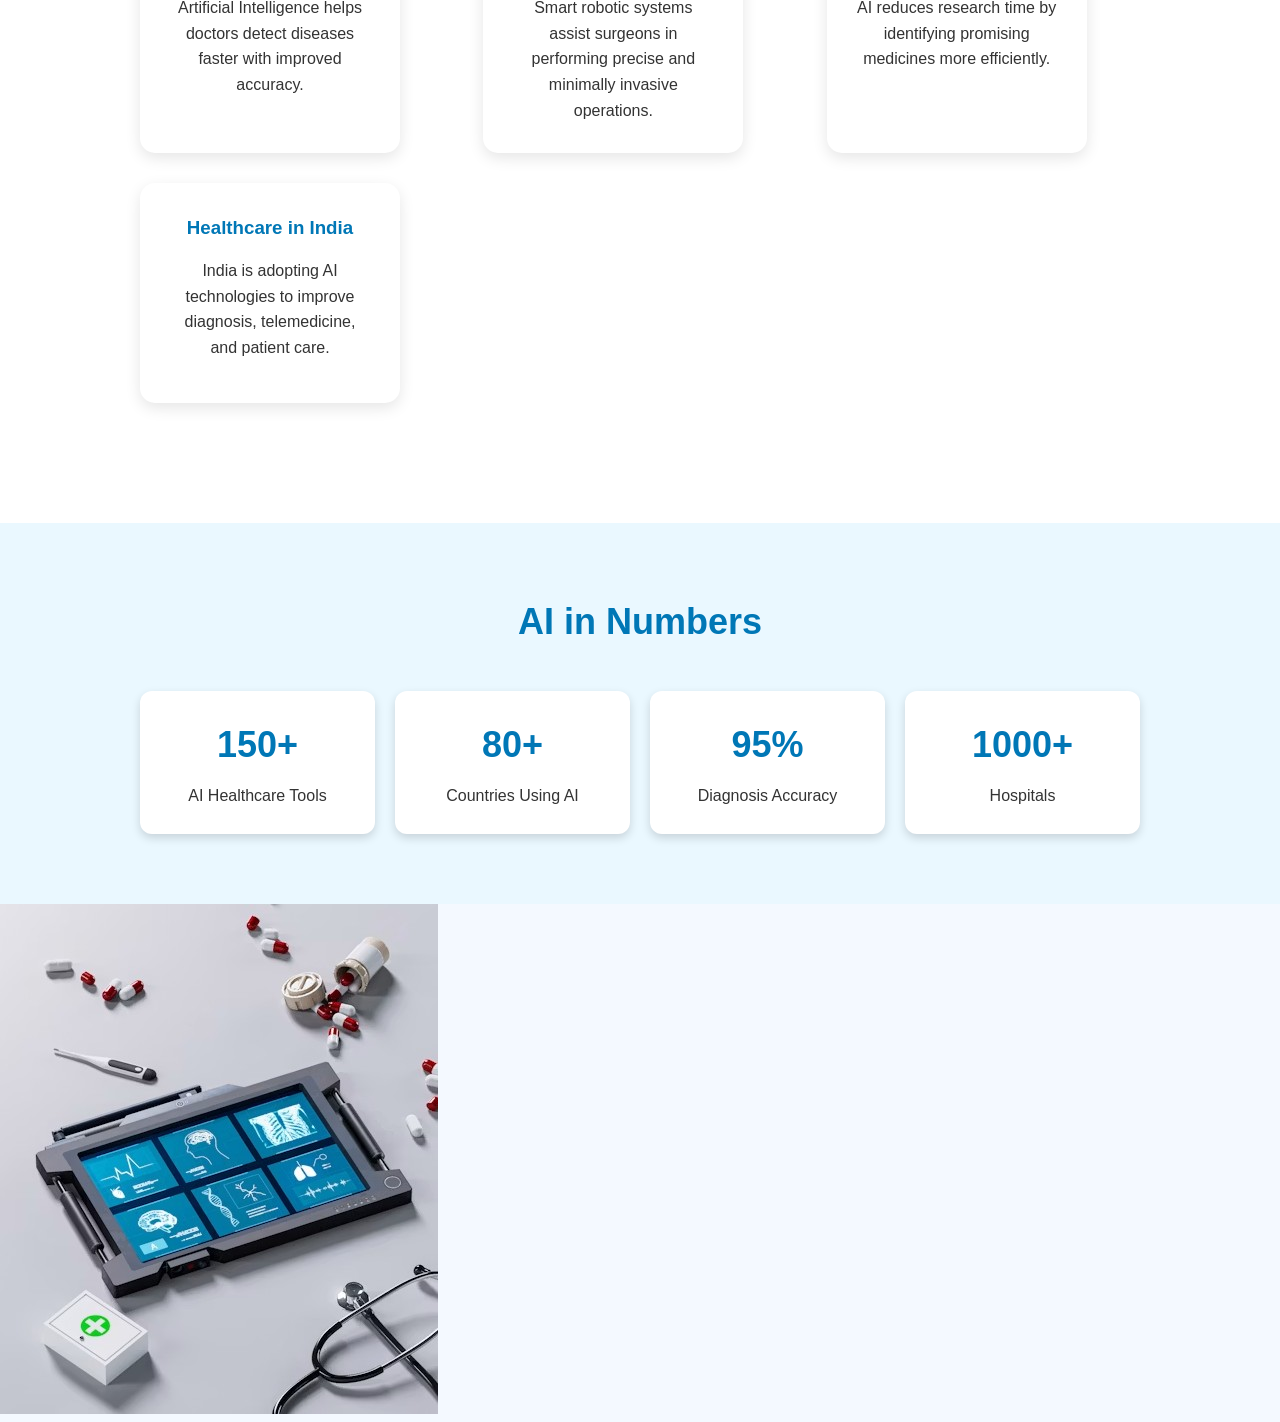
==== commit 94efb949: "Update index.html" ====
--- a/index.html
+++ b/index.html
@@ -111,5 +111,8 @@
 </div>
 
 </section>
+  <section class="global-image">
+    <img src="images/ai-features.jpg" alt="Global AI Healthcare">
+  </section>
 </body>
 </html>
--- a/css/style.css
+++ b/css/style.css
@@ -36,7 +36,7 @@
     color:#ffd60a;
 }
 .hero{
-    text-allign:center;
+    text-align:center;
     padding:100px 30px 60px;
     background:linear-gradient(135deg,#caf0f8,#90e0ef,#48cae4);
 }
@@ -51,7 +51,7 @@
 }
 .hero p{
     max-width:900px;
-    margin:auto;
+    margin:20px auto;
     font-size:20px;
 }
 .hero button{
@@ -68,6 +68,16 @@
     background:#023e8a;
 }
 
+
+.hero-image{
+    width: 350px;
+    max-width: 100%;
+    display: block;
+    margin: 30px auto;
+    border-radius: 15px;
+    box-shadow:0 8px 20pxrgba(0,0,0,0.2)
+}
+
 .about{
     padding:70px;
     text-align:center;
@@ -189,11 +199,51 @@
         grid-template-columns:1fr;
     }
 }
-.hero-image{
-    width: 350px;
-    max-width: 100%;
-    display: block;
-    margin: 30px auto;
-    border-radius: 15px;
-    box-shadow:0 8px 20pxrgba(0,0,0,0.2)
-}
+/* ===== Global AI Page ===== */
+.page-banner{
+    background:#eaf8ff;
+    text-align:center;
+    padding:80px 30px;
+}
+
+.page-banner h2{
+    color:#0077b6;
+    font-size:42px;
+    margin-bottom:20px;
+}
+.page-banner p{
+    max-width:900px;
+    margin:auto;
+    font-size:20px;
+    line-height:1.8;
+}
+.features{
+    padding:80px 40px;
+    background:#ffffff;
+    text-align:center;
+}
+.feature-container{
+    display:grid;
+    grid-template-columns:repeat(auto-fit,minmax(250px,1fr));
+    gap:30px;
+    margin-top:50px;
+}
+
+.card{
+    background:white;
+    padding:30px;
+    border-radius:15px;
+    box-shadow:0 5px 15px rgba(0,0,0,0.1);
+    transition:0.3s;
+    min-height:220px;
+}
+.card:hover{
+    transform:translateY(-8px);
+}
+.card h3{
+    color:#0077b6;
+    margin-bottom:15px;
+}
+.card p{
+    line-height:1.6;
+}
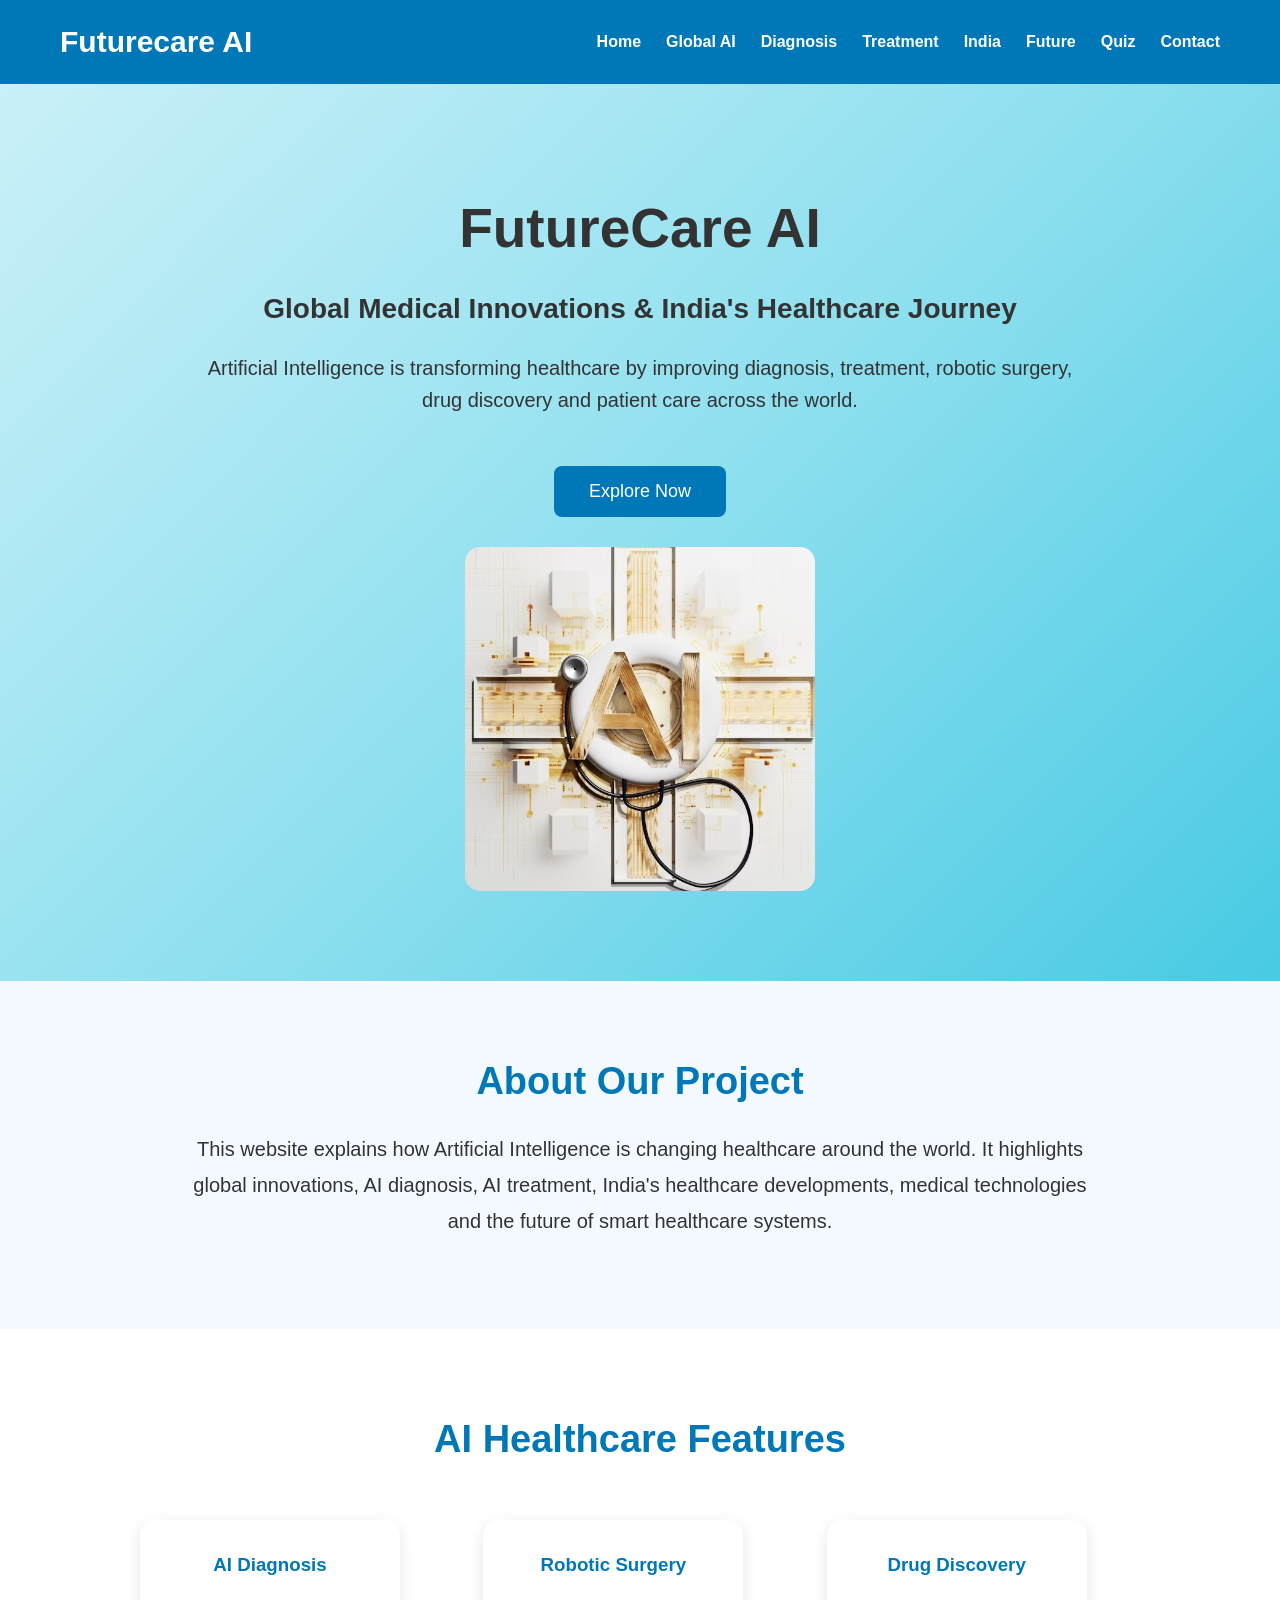
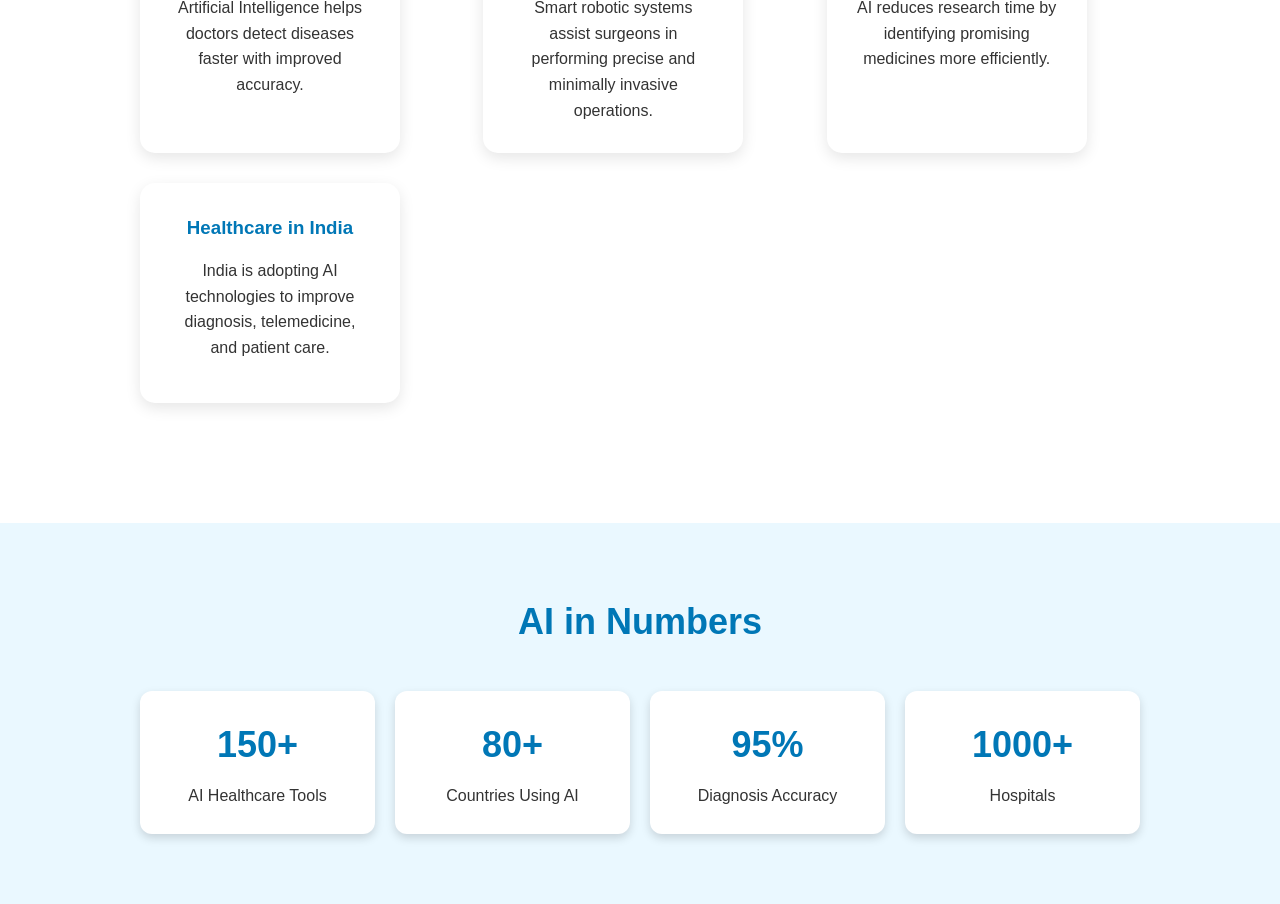
==== commit 4a6dd0d9: "Update index.html" ====
--- a/index.html
+++ b/index.html
@@ -111,8 +111,6 @@
 </div>
 
 </section>
-  <section class="global-image">
-    <img src="images/ai-features.jpg" alt="Global AI Healthcare">
-  </section>
+ 
 </body>
 </html>
--- a/css/style.css
+++ b/css/style.css
@@ -212,7 +212,7 @@
     margin-bottom:20px;
 }
 .page-banner p{
-    max-width:900px;
+    max-width:750px;
     margin:auto;
     font-size:20px;
     line-height:1.8;
@@ -247,3 +247,14 @@
 .card p{
     line-height:1.6;
 }
+.global-image{
+    text-align:center;
+    padding:40px 20px;
+}
+
+.global-image img{
+    width:80%;
+    max-width:850px;
+    border-radius:15px;
+    box-shadow:0 8px 20px rgba(0,0,0,0.2);
+}
